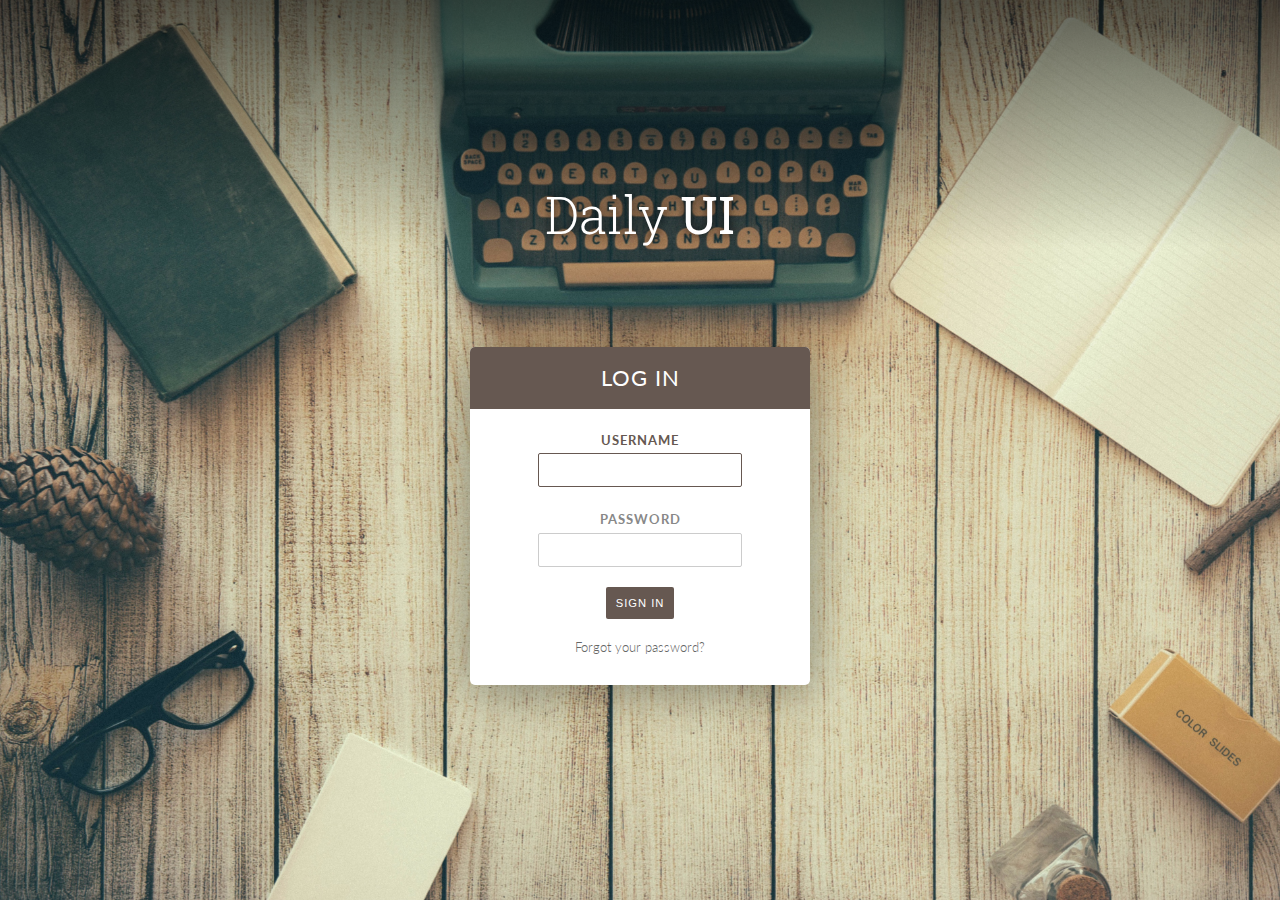
==== index.html @ b6062594 "Initial commit and login form" ====
<!DOCTYPE html>
<html lang="en">

<head>
	<meta charset="utf-8">
	<title>Daily UI - Day 1 Sign In</title>

	<!-- Google Fonts -->
	<link href='https://fonts.googleapis.com/css?family=Roboto+Slab:400,100,300,700|Lato:400,100,300,700,900' rel='stylesheet' type='text/css'>

	<link rel="stylesheet" href="css/animate.css">
	<!-- Custom Stylesheet -->
	<link rel="stylesheet" href="css/style.css">

	<script src="https://ajax.googleapis.com/ajax/libs/jquery/2.1.4/jquery.min.js"></script>
</head>

<body>
	<div class="container">
		<div class="top">
			<h1 id="title" class="hidden"><span id="logo">Daily <span>UI</span></span></h1>
		</div>
		<div class="login-box animated fadeInUp">
			<div class="box-header">
				<h2>Log In</h2>
			</div>
			<label for="username">Username</label>
			<br/>
			<input type="text" id="username">
			<br/>
			<label for="password">Password</label>
			<br/>
			<input type="password" id="password">
			<br/>
			<button type="submit">Sign In</button>
			<br/>
			<a href="#"><p class="small">Forgot your password?</p></a>
		</div>
	</div>
</body>

<script>
	$(document).ready(function () {
    	$('#logo').addClass('animated fadeInDown');
    	$("input:text:visible:first").focus();
	});
	$('#username').focus(function() {
		$('label[for="username"]').addClass('selected');
	});
	$('#username').blur(function() {
		$('label[for="username"]').removeClass('selected');
	});
	$('#password').focus(function() {
		$('label[for="password"]').addClass('selected');
	});
	$('#password').blur(function() {
		$('label[for="password"]').removeClass('selected');
	});
</script>

</html>
---- css/style.css ----
body {
	background: url("../images/photo_bg.jpg") no-repeat center center fixed;
	background-size: cover;
	font-size: 16px;
	font-family: 'Lato', sans-serif;
	font-weight: 300;
	margin: 0;
	color: #666;
}

/* Typography */
h1#title {
	font-family: 'Roboto Slab', serif;
	font-weight: 300;
	font-size: 3.2em;
	color: white;
	text-shadow: 0 0 10px rgba(0,0,0,0.8);
	margin: 0 auto;
	padding-top: 180px;
	max-width: 300px;
	text-align: center;
	position: relative;
	top: 0px;
}

h1#title span span {
	font-weight: 400;
}

h2 {
	text-transform: uppercase;
	color: white;
	font-weight: 400;
	letter-spacing: 1px;
	font-size: 1.4em;
	line-height: 2.8em;
}

a {
	text-decoration: none;
	color: #666;
}

a:hover {
	color: #aeaeae;
}

p.small {
	font-size: 0.8em;
	margin: 20px 0 0;
}


/* Layout */
.container {
	margin: 0;
}

.top {
	margin: 0;
	padding: 0;
	width: 100%;
	background: -moz-linear-gradient(top,  rgba(0,0,0,0.6) 0%, rgba(0,0,0,0) 100%); /* FF3.6-15 */
	background: -webkit-linear-gradient(top,  rgba(0,0,0,0.6) 0%,rgba(0,0,0,0) 100%); /* Chrome10-25,Safari5.1-6 */
	background: linear-gradient(to bottom,  rgba(0,0,0,0.6) 0%,rgba(0,0,0,0) 100%); /* W3C, IE10+, FF16+, Chrome26+, Opera12+, Safari7+ */
	filter: progid:DXImageTransform.Microsoft.gradient( startColorstr='#99000000', endColorstr='#00000000',GradientType=0 ); /* IE6-9 */
}

.login-box {
	background-color: white;
	max-width: 340px;
	margin: 0 auto;
	position: relative;
	top: 80px;
	padding-bottom: 30px;
	border-radius: 5px;
	box-shadow: 0 5px 50px rgba(0,0,0,0.4);
	text-align: center;
}

.login-box .box-header {
	background-color: #665851;
	margin-top: 0;
	border-radius: 5px 5px 0 0;
}

.login-box label {
	font-weight: 700;
	font-size: .8em;
	color: #888;
	letter-spacing: 1px;
	text-transform: uppercase;
	line-height: 2em;
}

.login-box input {
	margin-bottom: 20px;
	padding: 8px;
	border: 1px solid #ccc;
	border-radius: 2px;
	font-size: .9em;
	color: #888;
}

.login-box input:focus {
	outline: none;
	border-color: #665851;
	transition: 0.5s;
	color: #665851;
}

.login-box button {
	margin-top: 0px;
	border: 0;
	border-radius: 2px;
	color: white;
	padding: 10px;
	text-transform: uppercase;
	font-weight: 400;
	font-size: 0.7em;
	letter-spacing: 1px;
	background-color: #665851;
	cursor:pointer;
	outline: none;
}

.login-box button:hover {
	opacity: 0.7;
	transition: 0.5s;
}

.login-box button:hover {
	opacity: 0.7;
	transition: 0.5s;
}

.selected {
	color: #665851!important;
	transition: 0.5s;
}

/* Animation Delay */
#logo {
  -webkit-animation-duration: 1s;
  -webkit-animation-delay: 2s;
}

.login-box {
  -webkit-animation-duration: 1s;
  -webkit-animation-delay: 1s;
}
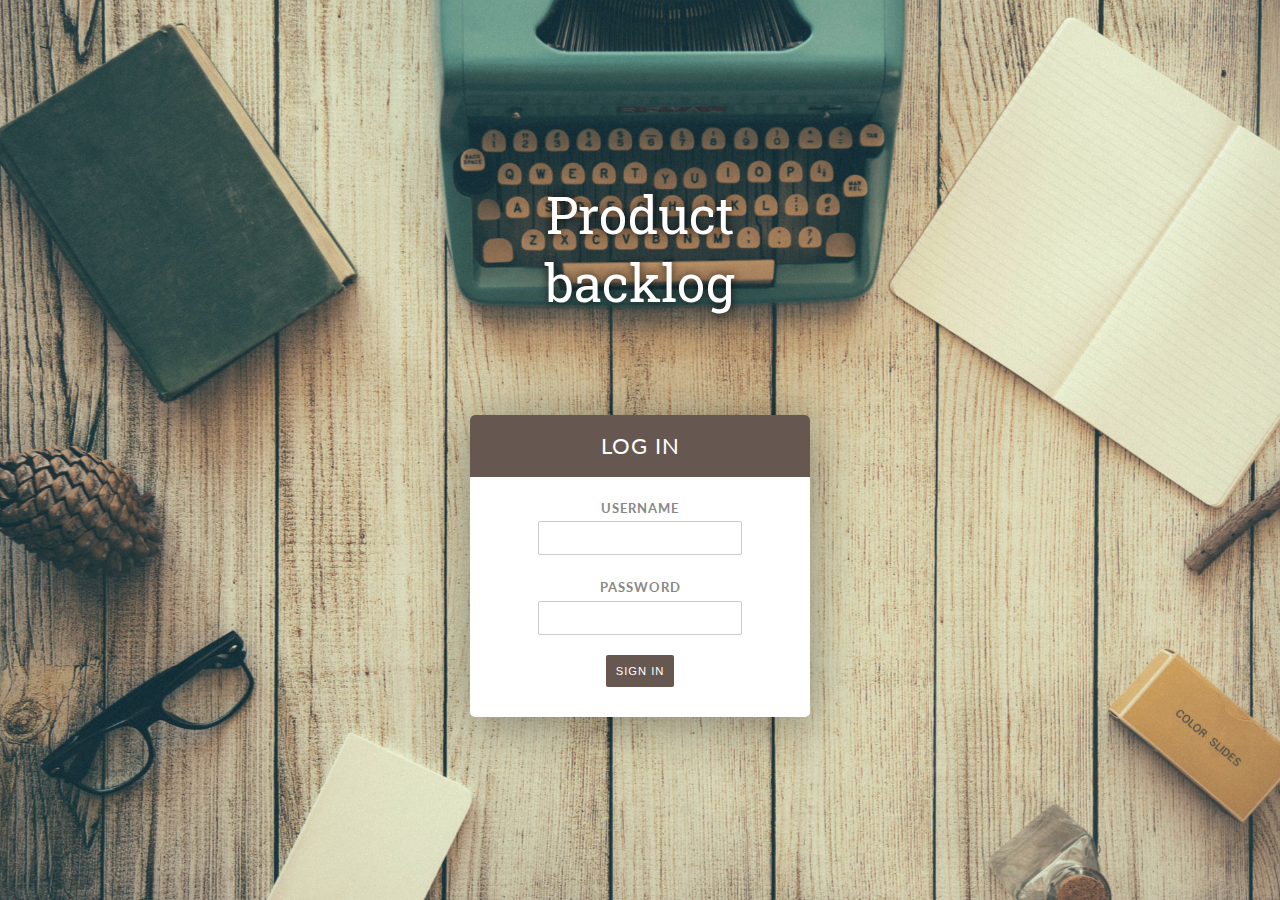
==== commit 6a575333: "Edit login style and animation" ====
--- a/index.html
+++ b/index.html
@@ -1,61 +1,43 @@
 <!DOCTYPE html>
 <html lang="en">
 
-<head>
-	<meta charset="utf-8">
-	<title>Daily UI - Day 1 Sign In</title>
+	<head>
+		<meta charset="utf-8">
+		<title>Codecool Product Backlog</title>
 
-	<!-- Google Fonts -->
-	<link href='https://fonts.googleapis.com/css?family=Roboto+Slab:400,100,300,700|Lato:400,100,300,700,900' rel='stylesheet' type='text/css'>
+		<!-- Google Fonts -->
+		<link href='https://fonts.googleapis.com/css?family=Roboto+Slab:400,100,300,700|Lato:400,100,300,700,900' rel='stylesheet' type='text/css'>
 
-	<link rel="stylesheet" href="css/animate.css">
-	<!-- Custom Stylesheet -->
-	<link rel="stylesheet" href="css/style.css">
+		<!--<link rel="stylesheet" href="css/animate.css">-->
 
-	<script src="https://ajax.googleapis.com/ajax/libs/jquery/2.1.4/jquery.min.js"></script>
-</head>
+		<!-- Custom Stylesheet -->
+		<link rel="stylesheet" href="css/style.css">
 
-<body>
-	<div class="container">
-		<div class="top">
-			<h1 id="title" class="hidden"><span id="logo">Daily <span>UI</span></span></h1>
+		<script src="https://ajax.googleapis.com/ajax/libs/jquery/2.1.4/jquery.min.js"></script>
+
+		<script type="text/javascript" src="javascript/login.js"></script>
+	</head>
+
+	<body>
+		<div class="container">
+			<div class="top">
+				<h1 id="title" class="hidden"><span id="logo"><b>Product backlog</b></h1>
+			</div>
+			<div class="login-box animated fadeInUp">
+				<div class="box-header">
+					<h2>Log In</h2>
+				</div>
+				<label for="username">Username</label>
+				<br/>
+				<input type="text" id="username">
+				<br/>
+				<label for="password">Password</label>
+				<br/>
+				<input type="password" id="password">
+				<br/>
+				<button type="submit">Sign In</button>
+				<br/>
+			</div>
 		</div>
-		<div class="login-box animated fadeInUp">
-			<div class="box-header">
-				<h2>Log In</h2>
-			</div>
-			<label for="username">Username</label>
-			<br/>
-			<input type="text" id="username">
-			<br/>
-			<label for="password">Password</label>
-			<br/>
-			<input type="password" id="password">
-			<br/>
-			<button type="submit">Sign In</button>
-			<br/>
-			<a href="#"><p class="small">Forgot your password?</p></a>
-		</div>
-	</div>
-</body>
-
-<script>
-	$(document).ready(function () {
-    	$('#logo').addClass('animated fadeInDown');
-    	$("input:text:visible:first").focus();
-	});
-	$('#username').focus(function() {
-		$('label[for="username"]').addClass('selected');
-	});
-	$('#username').blur(function() {
-		$('label[for="username"]').removeClass('selected');
-	});
-	$('#password').focus(function() {
-		$('label[for="password"]').addClass('selected');
-	});
-	$('#password').blur(function() {
-		$('label[for="password"]').removeClass('selected');
-	});
-</script>
-
-</html>+	</body>
+</html>
--- a/css/style.css
+++ b/css/style.css
@@ -50,20 +50,9 @@
 	margin: 20px 0 0;
 }
 
-
 /* Layout */
 .container {
 	margin: 0;
-}
-
-.top {
-	margin: 0;
-	padding: 0;
-	width: 100%;
-	background: -moz-linear-gradient(top,  rgba(0,0,0,0.6) 0%, rgba(0,0,0,0) 100%); /* FF3.6-15 */
-	background: -webkit-linear-gradient(top,  rgba(0,0,0,0.6) 0%,rgba(0,0,0,0) 100%); /* Chrome10-25,Safari5.1-6 */
-	background: linear-gradient(to bottom,  rgba(0,0,0,0.6) 0%,rgba(0,0,0,0) 100%); /* W3C, IE10+, FF16+, Chrome26+, Opera12+, Safari7+ */
-	filter: progid:DXImageTransform.Microsoft.gradient( startColorstr='#99000000', endColorstr='#00000000',GradientType=0 ); /* IE6-9 */
 }
 
 .login-box {
@@ -148,4 +137,4 @@
 .login-box {
   -webkit-animation-duration: 1s;
   -webkit-animation-delay: 1s;
-}+}
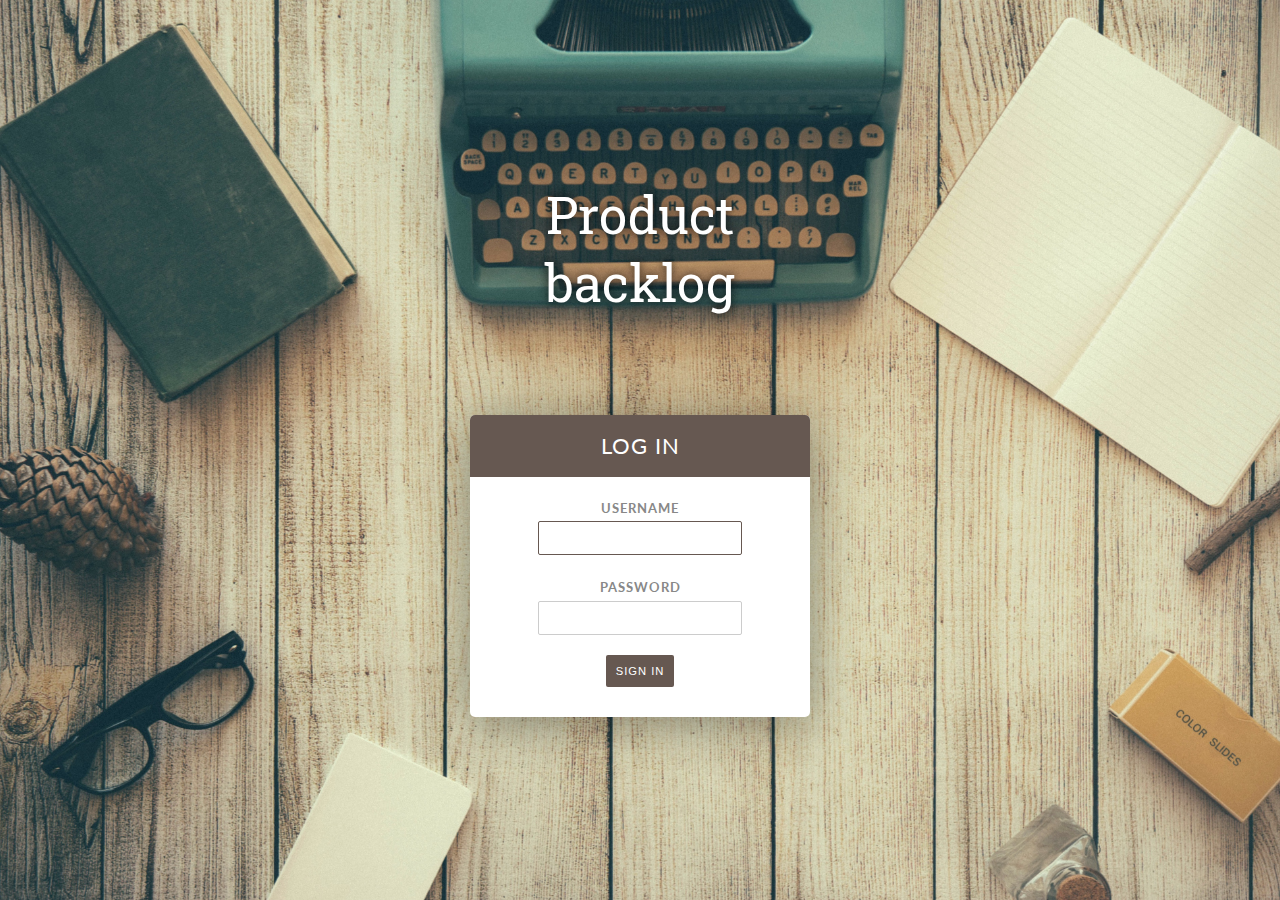
==== commit 2e6eb7de: "Finish login.html and js. Create backlog page and backlog.js" ====
--- a/index.html
+++ b/index.html
@@ -12,8 +12,7 @@
 
 		<!-- Custom Stylesheet -->
 		<link rel="stylesheet" href="css/style.css">
-
-		<script src="https://ajax.googleapis.com/ajax/libs/jquery/2.1.4/jquery.min.js"></script>
+		<script src="https://ajax.googleapis.com/ajax/libs/jquery/2.2.3/jquery.min.js"></script>
 
 		<script type="text/javascript" src="javascript/login.js"></script>
 	</head>
@@ -21,7 +20,7 @@
 	<body>
 		<div class="container">
 			<div class="top">
-				<h1 id="title" class="hidden"><span id="logo"><b>Product backlog</b></h1>
+				<h1 id="title" class="hidden"><span id="logo"><b>Product backlog</b></span></h1>
 			</div>
 			<div class="login-box animated fadeInUp">
 				<div class="box-header">
@@ -29,13 +28,15 @@
 				</div>
 				<label for="username">Username</label>
 				<br/>
-				<input type="text" id="username">
+				<input type="text" id="username" autofocus onkeypress="if (event.keyCode == 13)
+                        document.getElementById('loginBtn').click()">
 				<br/>
 				<label for="password">Password</label>
 				<br/>
-				<input type="password" id="password">
+				<input type="password" id="password" onkeypress="if (event.keyCode == 13)
+                        document.getElementById('loginBtn').click()">
 				<br/>
-				<button type="submit">Sign In</button>
+				<button id="loginBtn">Sign In</button>
 				<br/>
 			</div>
 		</div>
